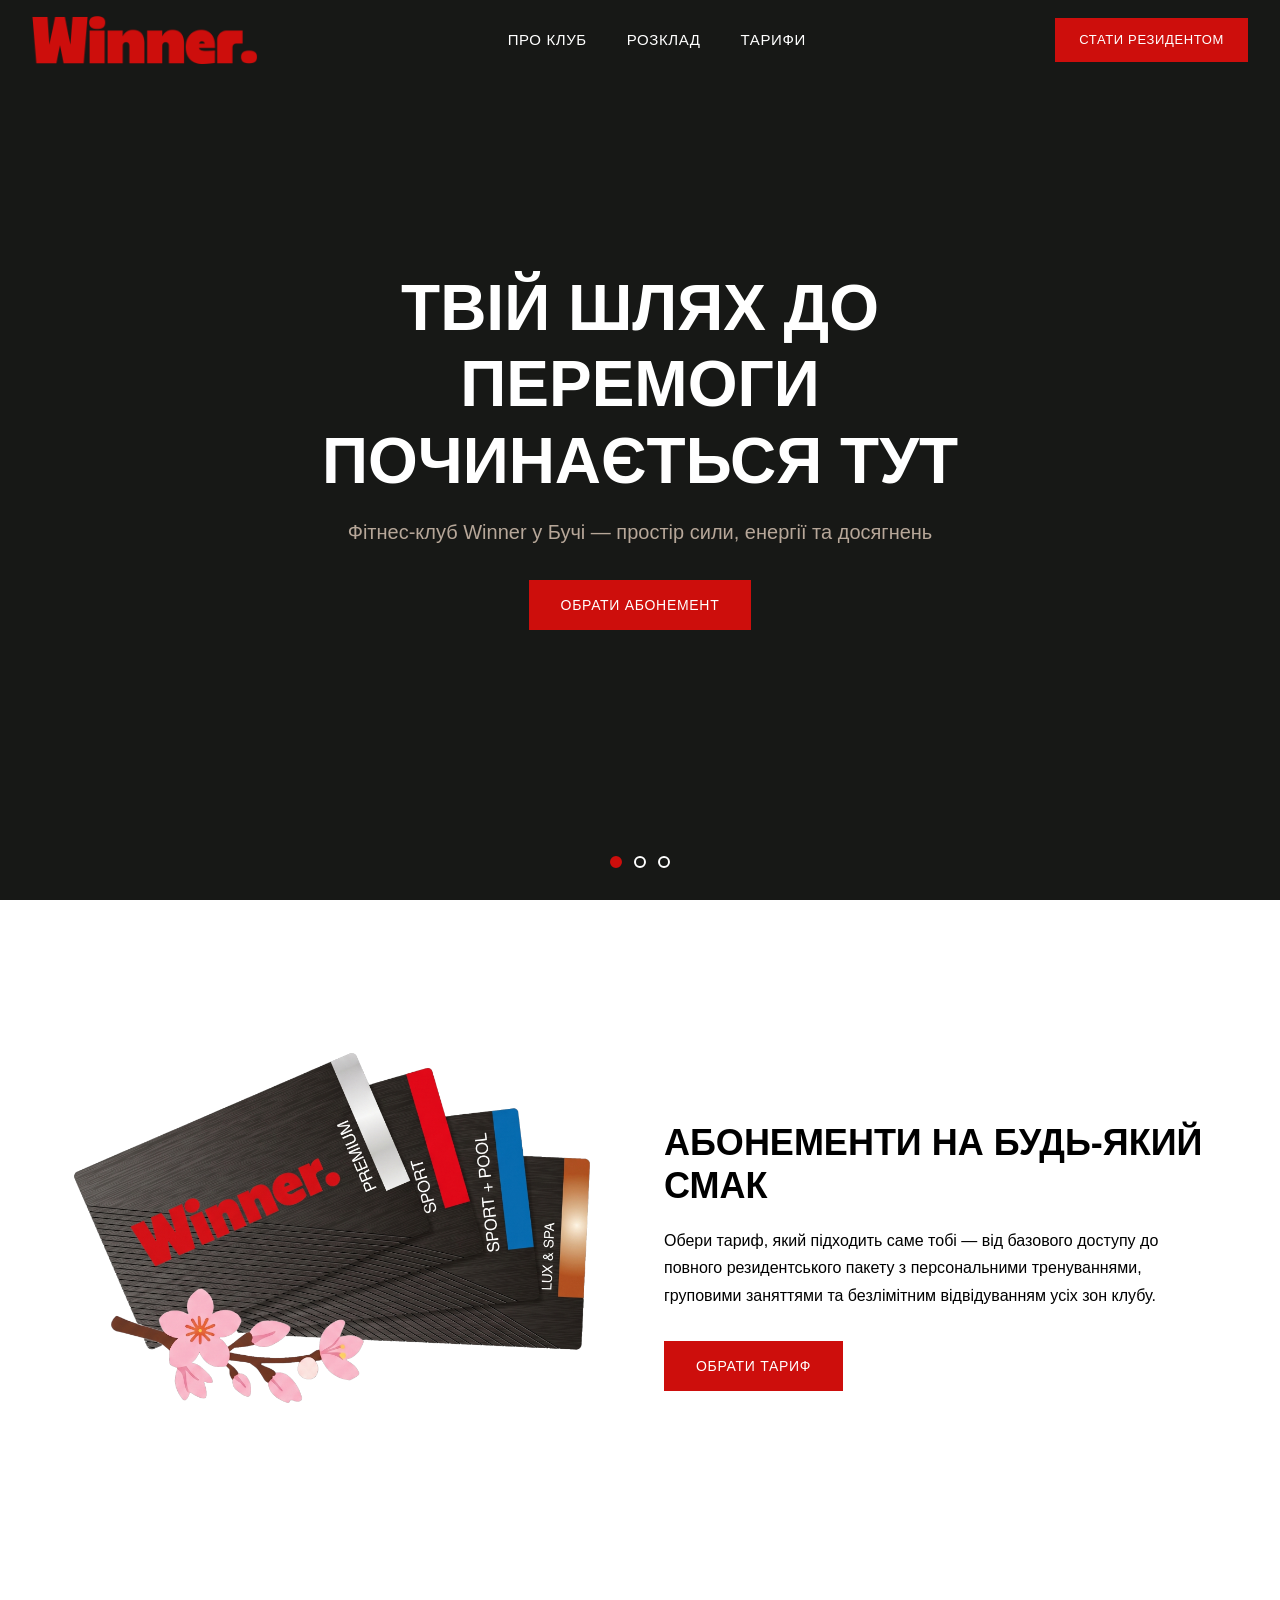
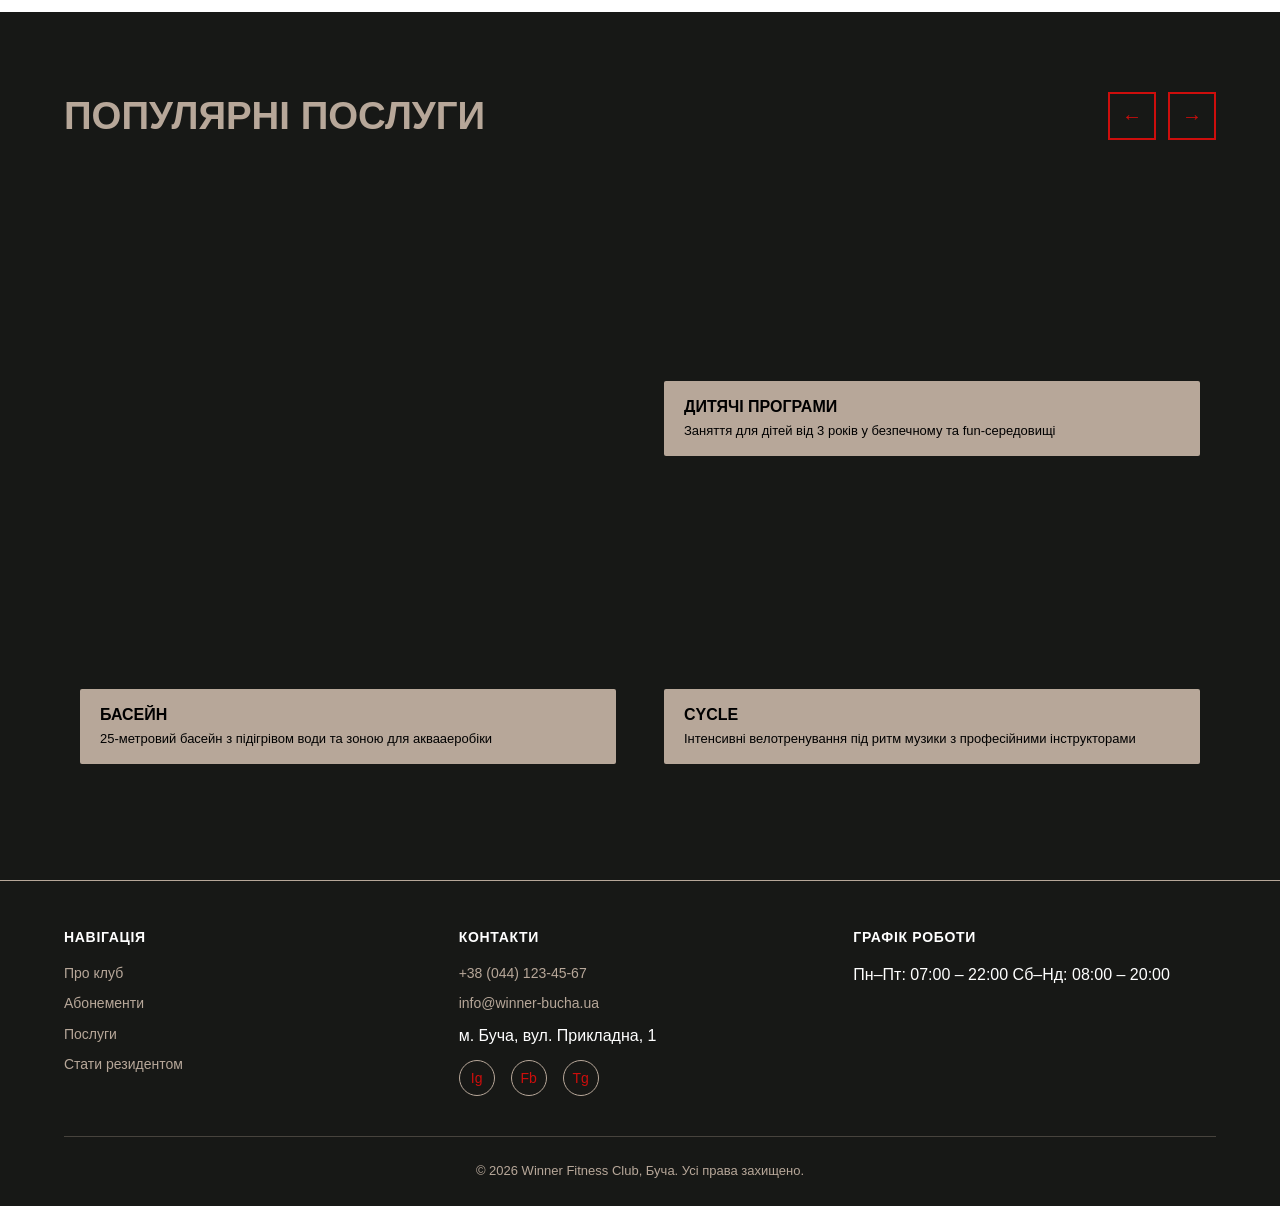
==== index.html @ a9c7cfc3 "Add files via upload" ====
<!DOCTYPE html>
<html lang="uk">
<head>
  <meta charset="UTF-8">
  <meta name="viewport" content="width=device-width, initial-scale=1.0">
  <title>Winner — Фітнес-клуб Буча</title>
  <link rel="stylesheet" href="./style.css">
</head>
<body>

  <!-- HEADER -->
  <header class="header">
    <div class="header__inner">
      <a href="./index.html" class="header__logo">
        <img data-img="./logowin" alt="Winner">
      </a>

      <div class="burger-menu">
        <span></span>
        <span></span>
        <span></span>
      </div>

      <nav class="header__nav">
        <a href="./about.html">ПРО КЛУБ</a>
        <a href="./schedule.html">РОЗКЛАД</a>
        <a href="./pricing.html">ТАРИФИ</a>
        <a href="./pricing.html" class="btn btn--red header__nav-cta">СТАТИ РЕЗИДЕНТОМ</a>
      </nav>

      <div class="header__cta">
        <a href="./pricing.html" class="btn btn--red">СТАТИ РЕЗИДЕНТОМ</a>
      </div>
    </div>
  </header>

  <main>

    <!-- MAIN SLIDER -->
    <section class="hero-slider">
      <div class="hero-slider__track">
        <div class="hero-slider__slide hero-slider__slide--1 active" data-bg="./slidermain/slider1">
          <div class="hero-slider__overlay">
            <h1 class="hero-slider__title">Твій шлях до перемоги починається тут</h1>
            <p class="hero-slider__subtitle">Фітнес-клуб Winner у Бучі — простір сили, енергії та досягнень</p>
            <a href="#subscriptions" class="btn btn--red">ОБРАТИ АБОНЕМЕНТ</a>
          </div>
        </div>
        <div class="hero-slider__slide hero-slider__slide--2" data-bg="./slidermain/slider2">
          <div class="hero-slider__overlay">
            <h1 class="hero-slider__title">Сучасне обладнання та професійні тренери</h1>
            <p class="hero-slider__subtitle">Групові заняття, персональні тренування та зони для будь-якого рівня підготовки</p>
            <a href="#services" class="btn btn--red">ДІЗНАТИСЬ БІЛЬШЕ</a>
          </div>
        </div>
        <div class="hero-slider__slide hero-slider__slide--3" data-bg="./slidermain/slider3">
          <div class="hero-slider__overlay">
            <h1 class="hero-slider__title">Приєднуйся до спільноти переможців</h1>
            <p class="hero-slider__subtitle">Стань резидентом Winner і отримай доступ до ексклюзивних програм та знижок</p>
            <a href="#resident" class="btn btn--red">СТАТИ РЕЗИДЕНТОМ</a>
          </div>
        </div>
      </div>
      <div class="hero-slider__dots"></div>
    </section>

    <!-- SUBSCRIPTIONS -->
    <section class="section subscriptions" id="subscriptions">
      <div class="container">
        <div class="subscriptions__inner">
          <div class="subscriptions__image">
            <img data-img="./abon" alt="Абонементи Winner">
          </div>
          <div class="subscriptions__content">
            <h2>Абонементи на будь-який смак</h2>
            <p>
              Обери тариф, який підходить саме тобі — від базового доступу до повного
              резидентського пакету з персональними тренуваннями, груповими заняттями
              та безлімітним відвідуванням усіх зон клубу.
            </p>
            <a href="#subscriptions" class="btn btn--red">ОБРАТИ ТАРИФ</a>
          </div>
        </div>
      </div>
    </section>

    <!-- POPULAR SERVICES -->
    <section class="section services" id="services">
      <div class="container">
        <div class="services__header">
          <h2 class="section__title">Популярні послуги</h2>
          <div class="services__controls">
            <button class="services__arrow services__arrow--prev" aria-label="Попередній слайд">&#8592;</button>
            <button class="services__arrow services__arrow--next" aria-label="Наступний слайд">&#8594;</button>
          </div>
        </div>

        <div class="services__slider">
          <div class="services__track">

            <!-- Slide 1 -->
            <div class="services__slide">
              <div class="services__grid">
                <div class="services__card services__card--large services__card--bas" data-bg="./posl/bas_posl">
                  <div class="services__card-label">
                    <h3>Басейн</h3>
                    <p>25-метровий басейн з підігрівом води та зоною для аквааеробіки</p>
                  </div>
                </div>
                <div class="services__card services__card--kids" data-bg="./posl/kids_posl">
                  <div class="services__card-label">
                    <h3>Дитячі програми</h3>
                    <p>Заняття для дітей від 3 років у безпечному та fun-середовищі</p>
                  </div>
                </div>
                <div class="services__card services__card--cycle" data-bg="./posl/cycle_posl">
                  <div class="services__card-label">
                    <h3>Cycle</h3>
                    <p>Інтенсивні велотренування під ритм музики з професійними інструкторами</p>
                  </div>
                </div>
              </div>
            </div>

            <!-- Slide 2 -->
            <div class="services__slide">
              <div class="services__grid">
                <div class="services__card services__card--large services__card--lazn" data-bg="./posl/lazn_posl2">
                  <div class="services__card-label">
                    <h3>Лазня та сауна</h3>
                    <p>Фінська сауна, хамам та зона відпочинку для відновлення після тренувань</p>
                  </div>
                </div>
                <div class="services__card services__card--kidsbas" data-bg="./posl/kidsbas_posl2">
                  <div class="services__card-label">
                    <h3>Дитячий басейн</h3>
                    <p>Окрема зона з мілководним басейном та заняттями для наймолодших</p>
                  </div>
                </div>
                <div class="services__card services__card--streetfit" data-bg="./posl/streetfit_posl2">
                  <div class="services__card-label">
                    <h3>Street Fit</h3>
                    <p>Функціональні тренування на вулиці — сила, витривалість та рух</p>
                  </div>
                </div>
              </div>
            </div>

          </div>
        </div>
      </div>
    </section>

  </main>

  <!-- FOOTER -->
  <footer class="footer" id="contacts">
    <div class="container">
      <div class="footer__grid">
        <div class="footer__block">
          <h4 class="footer__title">Навігація</h4>
          <nav class="footer__nav">
            <a href="#about">Про клуб</a>
            <a href="#subscriptions">Абонементи</a>
            <a href="#services">Послуги</a>
            <a href="#resident">Стати резидентом</a>
          </nav>
        </div>

        <div class="footer__block">
          <h4 class="footer__title">Контакти</h4>
          <div class="footer__contacts">
            <a href="tel:+380441234567">+38 (044) 123-45-67</a>
            <a href="mailto:info@winner-bucha.ua">info@winner-bucha.ua</a>
            <span>м. Буча, вул. Прикладна, 1</span>
          </div>
          <div class="footer__social">
            <a href="#" aria-label="Instagram">Ig</a>
            <a href="#" aria-label="Facebook">Fb</a>
            <a href="#" aria-label="Telegram">Tg</a>
          </div>
        </div>

        <div class="footer__block">
          <h4 class="footer__title">Графік роботи</h4>
          <div class="footer__contacts">
            <span>Пн–Пт: 07:00 – 22:00</span>
            <span>Сб–Нд: 08:00 – 20:00</span>
          </div>
        </div>
      </div>

      <div class="footer__copyright">
        &copy; 2026 Winner Fitness Club, Буча. Усі права захищено.
      </div>
    </div>
  </footer>

  <script src="./script.js"></script>
</body>
</html>
---- style.css ----
@font-face {
  font-family: 'Winner Bold';
  src: url('./fonts/winner-bold.ttf') format('truetype');
  font-weight: 700;
  font-style: normal;
  font-display: swap;
}

:root {
  --bg-dark: #171816;
  --main-red: #CD0E0C;
  --accent-beige: #B7A799;
  --text-black: #000000;
  --text-white: #FFFFFF;
}

*,
*::before,
*::after {
  box-sizing: border-box;
  margin: 0;
  padding: 0;
}

html {
  scroll-behavior: smooth;
}

body {
  font-family: sans-serif;
  background-color: var(--bg-dark);
  color: var(--text-white);
  line-height: 1.6;
  overflow-x: hidden;
}

img {
  max-width: 100%;
  height: auto;
  display: block;
}

a {
  text-decoration: none;
  color: inherit;
  transition: color 0.3s ease;
}

ul {
  list-style: none;
}

h1, h2, h3, h4, h5, h6 {
  font-family: 'Winner Bold', sans-serif;
  text-transform: uppercase;
  font-weight: 700;
  line-height: 1.2;
}

.container {
  width: 100%;
  max-width: 1200px;
  margin: 0 auto;
  padding: 0 24px;
}

/* ===== BUTTONS ===== */
.btn {
  display: inline-block;
  padding: 14px 32px;
  font-family: 'Winner Bold', sans-serif;
  font-size: 0.875rem;
  text-transform: uppercase;
  letter-spacing: 0.05em;
  border: none;
  cursor: pointer;
  transition: background-color 0.3s ease, transform 0.2s ease;
}

.btn--red {
  background-color: var(--main-red);
  color: var(--text-white);
}

.btn--red:hover {
  background-color: #a80b0a;
  transform: translateY(-2px);
}

/* ===== HEADER ===== */
.header {
  position: fixed;
  top: 0;
  left: 0;
  width: 100%;
  z-index: 100;
  background-color: var(--bg-dark);
  padding: 16px 0;
}

.header__inner {
  display: flex;
  align-items: center;
  justify-content: space-between;
  max-width: 1400px;
  margin: 0 auto;
  padding: 0 32px;
}

.header__logo img {
  height: 48px;
  width: auto;
}

.header__nav {
  display: flex;
  gap: 40px;
}

.header__nav a {
  color: var(--text-white);
  font-size: 0.9375rem;
  text-transform: uppercase;
  letter-spacing: 0.04em;
}

.header__nav a:hover {
  color: var(--main-red);
}

.header__cta .btn {
  padding: 12px 24px;
  font-size: 0.8125rem;
}

.header__nav-cta {
  display: none;
}

/* ===== BURGER MENU ===== */
.burger-menu {
  display: none;
  width: 30px;
  height: 22px;
  flex-direction: column;
  justify-content: space-between;
  cursor: pointer;
  z-index: 101;
  position: relative;
}

.burger-menu span {
  display: block;
  width: 100%;
  height: 2px;
  background-color: var(--text-white);
  transition: all 0.3s ease;
  transform-origin: center;
}

.burger-menu.toggle span:nth-child(1) {
  transform: translateY(10px) rotate(45deg);
}

.burger-menu.toggle span:nth-child(2) {
  opacity: 0;
  transform: scaleX(0);
}

.burger-menu.toggle span:nth-child(3) {
  transform: translateY(-10px) rotate(-45deg);
}

/* ===== FOOTER ===== */
.footer {
  background-color: var(--bg-dark);
  border-top: 1px solid var(--accent-beige);
  padding: 48px 0 24px;
}

.footer__grid {
  display: grid;
  grid-template-columns: repeat(3, 1fr);
  gap: 32px;
  margin-bottom: 40px;
}

.footer__title {
  font-family: 'Winner Bold', sans-serif;
  font-size: 0.875rem;
  text-transform: uppercase;
  color: var(--text-white);
  margin-bottom: 16px;
  letter-spacing: 0.05em;
}

.footer__nav a,
.footer__contacts a {
  color: var(--accent-beige);
  font-size: 0.875rem;
  display: block;
  margin-bottom: 8px;
}

.footer__nav a:hover,
.footer__contacts a:hover {
  color: var(--main-red);
}

.footer__social {
  display: flex;
  gap: 16px;
  margin-top: 12px;
}

.footer__social a {
  width: 36px;
  height: 36px;
  display: flex;
  align-items: center;
  justify-content: center;
  border: 1px solid var(--accent-beige);
  border-radius: 50%;
  color: var(--main-red);
  font-size: 0.875rem;
  transition: background-color 0.3s ease, border-color 0.3s ease;
}

.footer__social a:hover {
  background-color: var(--main-red);
  border-color: var(--main-red);
  color: var(--text-white);
}

.footer__copyright {
  text-align: center;
  padding-top: 24px;
  border-top: 1px solid rgba(183, 167, 153, 0.3);
  color: var(--accent-beige);
  font-size: 0.8125rem;
}

/* ===== MAIN SLIDER ===== */
.hero-slider {
  position: relative;
  height: 100vh;
  overflow: hidden;
}

.hero-slider__track {
  position: relative;
  height: 100%;
}

.hero-slider__slide {
  position: absolute;
  inset: 0;
  width: 100%;
  height: 100vh;
  opacity: 0;
  visibility: hidden;
  z-index: 1;
  transition: all 0.8s ease-in-out;
  background-size: cover;
  background-position: center;
  background-repeat: no-repeat;
}

.hero-slider__slide.active {
  opacity: 1;
  visibility: visible;
  z-index: 2;
}

.hero-slider__overlay {
  position: absolute;
  inset: 0;
  z-index: 2;
  background: linear-gradient(
    to bottom,
    rgba(23, 24, 22, 0.4) 0%,
    rgba(23, 24, 22, 0.7) 100%
  );
  display: flex;
  flex-direction: column;
  align-items: center;
  justify-content: center;
  text-align: center;
  padding: 0 24px;
}

.hero-slider__title {
  font-size: clamp(2rem, 5vw, 4rem);
  color: var(--text-white);
  margin-bottom: 16px;
  max-width: 800px;
}

.hero-slider__subtitle {
  font-size: clamp(1rem, 2vw, 1.25rem);
  color: var(--accent-beige);
  margin-bottom: 32px;
  max-width: 600px;
}

.hero-slider__dots {
  position: absolute;
  bottom: 32px;
  left: 50%;
  transform: translateX(-50%);
  display: flex;
  gap: 12px;
  z-index: 10;
}

.hero-slider__dot {
  width: 12px;
  height: 12px;
  border-radius: 50%;
  border: 2px solid var(--text-white);
  background: transparent;
  cursor: pointer;
  transition: background-color 0.3s ease;
}

.hero-slider__dot--active {
  background-color: var(--main-red);
  border-color: var(--main-red);
}

/* ===== SECTION COMMON ===== */
.section {
  padding: 80px 0;
}

.section__title {
  font-size: clamp(1.75rem, 3vw, 2.5rem);
  color: var(--accent-beige);
  text-align: center;
  margin-bottom: 48px;
}

/* ===== SUBSCRIPTIONS ===== */
.subscriptions {
  background-color: #FFFFFF;
}

.subscriptions__inner {
  display: flex;
  align-items: center;
  gap: 48px;
}

.subscriptions__image {
  flex: 1;
}

.subscriptions__image img {
  width: 100%;
  border-radius: 4px;
}

.subscriptions__content {
  flex: 1;
}

.subscriptions__content h2 {
  font-size: clamp(1.5rem, 3vw, 2.25rem);
  color: var(--text-black);
  margin-bottom: 20px;
}

.subscriptions__content p {
  color: var(--text-black);
  font-size: 1rem;
  margin-bottom: 32px;
  line-height: 1.7;
}

/* ===== SERVICES SLIDER ===== */
.services {
  background-color: var(--bg-dark);
  padding-bottom: 100px;
}

.services__header {
  display: flex;
  align-items: center;
  justify-content: space-between;
  margin-bottom: 40px;
}

.services__header .section__title {
  margin-bottom: 0;
  text-align: left;
}

.services__controls {
  display: flex;
  gap: 12px;
}

.services__arrow {
  width: 48px;
  height: 48px;
  border: 2px solid var(--main-red);
  background: transparent;
  color: var(--main-red);
  font-size: 1.25rem;
  cursor: pointer;
  display: flex;
  align-items: center;
  justify-content: center;
  transition: background-color 0.3s ease, color 0.3s ease;
}

.services__arrow:hover {
  background-color: var(--main-red);
  color: var(--text-white);
}

.services__slider {
  overflow: hidden;
}

.services__track {
  display: flex;
  transition: transform 0.6s ease-in-out;
}

.services__slide {
  min-width: 100%;
}

.services__grid {
  display: grid;
  grid-template-columns: 1fr 1fr;
  grid-template-rows: 1fr 1fr;
  gap: 16px;
}

.services__card {
  position: relative;
  overflow: hidden;
  border-radius: 12px;
  background-size: cover;
  background-position: center;
  background-repeat: no-repeat;
  min-height: 290px;
}

.services__card--large {
  grid-row: span 2;
  min-height: 600px;
}

.services__card-label {
  position: absolute;
  bottom: 16px;
  left: 16px;
  right: 16px;
  background-color: var(--accent-beige);
  padding: 16px 20px;
  border-radius: 2px;
}

.services__card-label h3 {
  font-size: 1rem;
  color: var(--text-black);
  margin-bottom: 4px;
}

.services__card-label p {
  font-size: 0.8125rem;
  color: var(--text-black);
  line-height: 1.5;
}

/* ===== RESPONSIVE ===== */
@media (max-width: 992px) {
  .footer__grid {
    grid-template-columns: 1fr;
    text-align: center;
  }

  .footer__social {
    justify-content: center;
  }

  .subscriptions__inner {
    flex-direction: column;
  }

  .services__grid {
    height: auto;
    grid-template-columns: 1fr;
    grid-template-rows: auto;
  }

  .services__card--large {
    grid-row: span 1;
  }

  .services__card {
    min-height: 290px;
  }

  .services__card--large {
    min-height: 600px;
  }
}

@media (max-width: 576px) {
  .header__inner {
    padding: 0 16px;
  }

  .header__logo img {
    height: 36px;
  }
}

/* ===== ABOUT PAGE ===== */
.about-hero {
  position: relative;
  width: 100%;
  height: 100vh;
  background-size: cover;
  background-position: center;
  background-repeat: no-repeat;
}

.about-hero__overlay {
  position: absolute;
  inset: 0;
  display: flex;
  flex-direction: column;
  align-items: center;
  justify-content: center;
  background: linear-gradient(
    to bottom,
    rgba(23, 24, 22, 0.45) 0%,
    rgba(23, 24, 22, 0.75) 100%
  );
  padding: 0 24px;
  text-align: center;
}

.about-hero__title {
  font-size: clamp(2rem, 5vw, 3.5rem);
  color: var(--text-white);
  max-width: 900px;
  letter-spacing: 0.04em;
  margin-bottom: 20px;
}

.about-hero__subtitle {
  font-size: clamp(1rem, 2vw, 1.25rem);
  color: var(--accent-beige);
  max-width: 600px;
  margin-bottom: 32px;
  line-height: 1.6;
}

.about-hero__cta {
  margin-top: 8px;
}

.zones-gallery {
  background-color: var(--bg-dark);
}

.zones-gallery__inner {
  max-width: 1200px;
  margin: 0 auto;
  padding: 60px 20px;
}

.zone-row {
  display: grid;
  grid-template-columns: 1fr 1fr;
  gap: 40px;
  margin-bottom: 80px;
}

.zone-row:last-child {
  margin-bottom: 0;
}

.zone-row--reverse .zone-row__text {
  order: 2;
}

.zone-row--reverse .zone-row__image {
  order: 1;
}

.zone-row__text {
  display: flex;
  flex-direction: column;
  justify-content: center;
  background-color: var(--text-white);
  border-radius: 20px;
  padding: 40px;
}

.zone-row__text h2 {
  font-size: clamp(1.25rem, 2.5vw, 1.75rem);
  color: var(--main-red);
  margin-bottom: 20px;
}

.zone-row__text p {
  font-size: 0.9375rem;
  color: var(--text-black);
  line-height: 1.75;
}

.zone-row__image {
  overflow: hidden;
  border-radius: 20px;
}

.zone-row__image img {
  width: 100%;
  height: 400px;
  object-fit: cover;
  border-radius: 20px;
  max-width: none;
}

@media (max-width: 768px) {
  .burger-menu {
    display: flex;
  }

  .header__cta {
    display: none;
  }

  .header__nav-cta {
    display: inline-block;
    margin-top: 32px;
  }

  .header__nav {
    position: fixed;
    top: 0;
    right: 0;
    width: 100vw;
    height: 100vh;
    flex-direction: column;
    align-items: center;
    justify-content: center;
    gap: 0;
    background-color: var(--bg-dark);
    z-index: 100;
    transform: translateX(100%);
    opacity: 0;
    visibility: hidden;
    transition: all 0.4s ease;
  }

  .header__nav.nav-active {
    transform: translateX(0);
    opacity: 1;
    visibility: visible;
  }

  .header__nav > a:not(.btn) {
    font-size: 24px;
    padding: 16px 0;
    letter-spacing: 0.06em;
  }

  .header__nav > a:not(.btn):hover {
    color: var(--main-red);
  }

  .zones-gallery__inner {
    padding: 40px 16px;
  }

  .zone-row,
  .zone-row--reverse {
    grid-template-columns: 1fr;
    gap: 24px;
    margin-bottom: 48px;
  }

  .zone-row .zone-row__image,
  .zone-row--reverse .zone-row__image {
    order: 1;
  }

  .zone-row .zone-row__text,
  .zone-row--reverse .zone-row__text {
    order: 2;
  }

  .zone-row__text {
    padding: 32px 24px;
  }

  .zone-row__image img {
    height: 280px;
  }
}
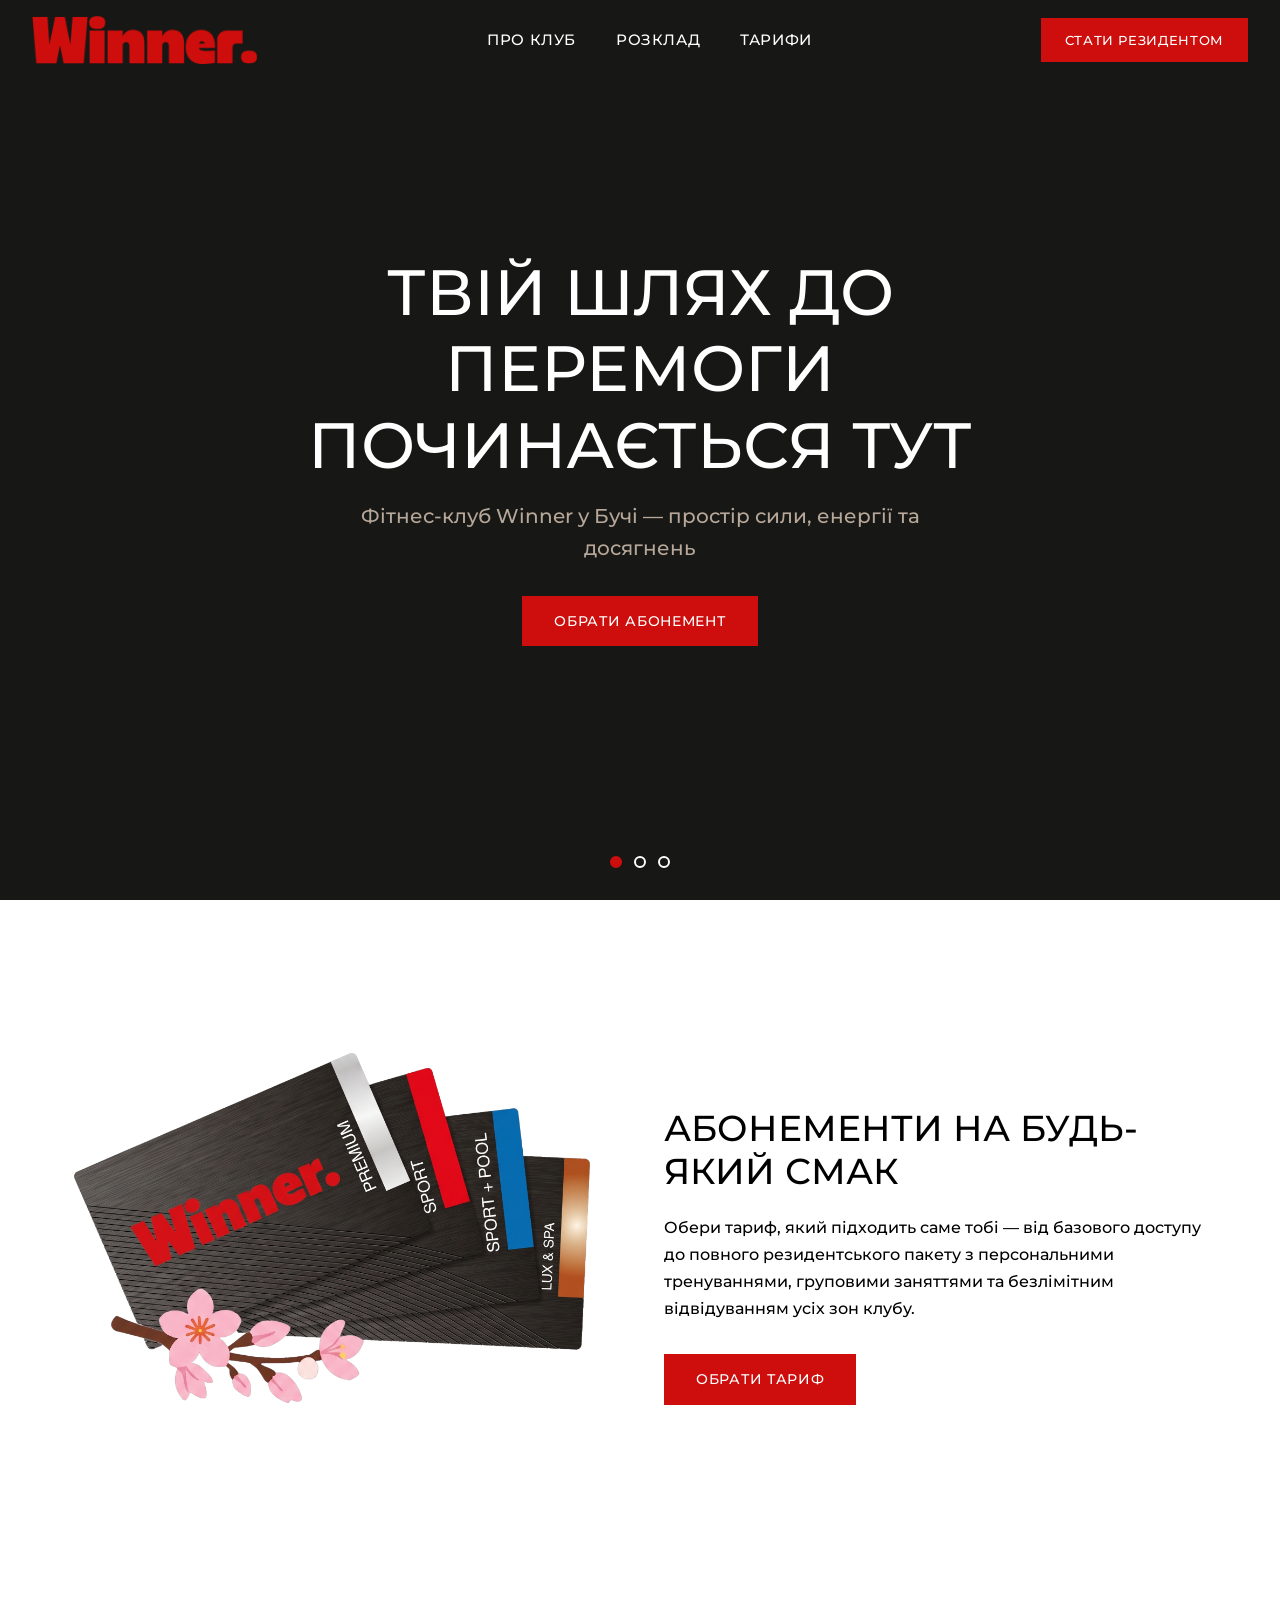
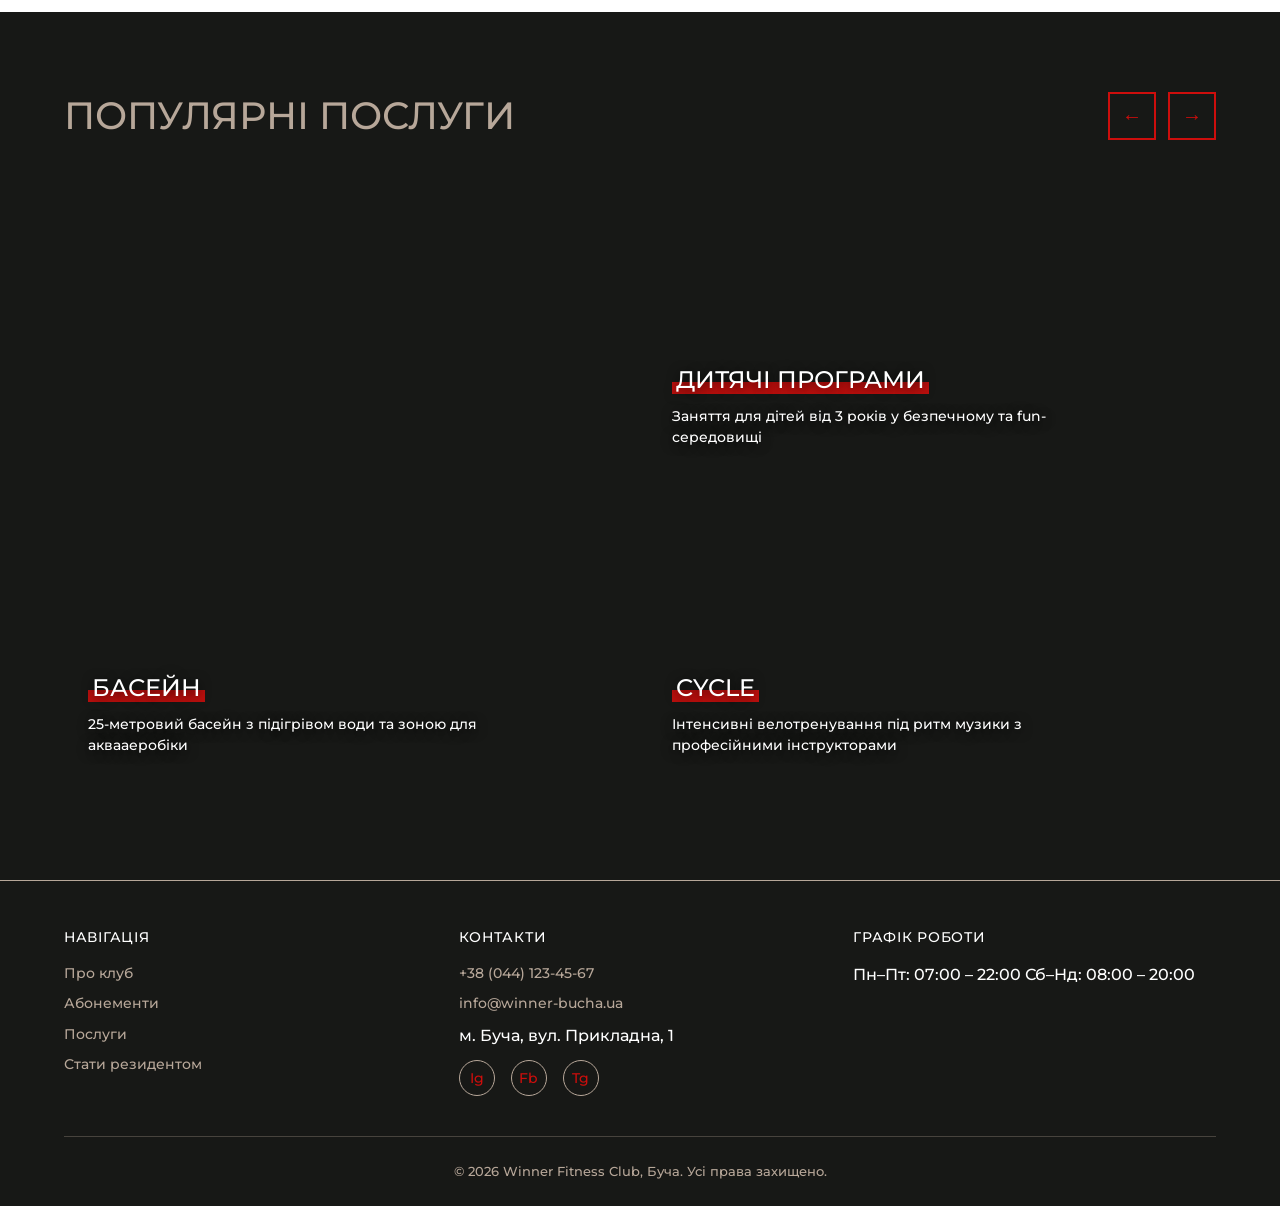
==== commit 8fcf67ac: "update" ====
--- a/index.html
+++ b/index.html
@@ -4,15 +4,26 @@
   <meta charset="UTF-8">
   <meta name="viewport" content="width=device-width, initial-scale=1.0">
   <title>Winner — Фітнес-клуб Буча</title>
-  <link rel="stylesheet" href="./style.css">
+  <script>
+    (function () {
+      var p = location.pathname;
+      if (/\.html?$/i.test(p)) p = p.substring(0, p.lastIndexOf('/') + 1);
+      else if (p.charAt(p.length - 1) !== '/') p += '/';
+      var base = document.createElement('base');
+      base.href = p;
+      document.head.appendChild(base);
+    })();
+  </script>
+  <link href="https://fonts.googleapis.com/css2?family=Montserrat:wght@500&display=swap" rel="stylesheet">
+  <link rel="stylesheet" href="style.css">
 </head>
 <body>
 
   <!-- HEADER -->
   <header class="header">
     <div class="header__inner">
-      <a href="./index.html" class="header__logo">
-        <img data-img="./logowin" alt="Winner">
+      <a href="index.html" class="header__logo">
+        <img data-img="logowin" alt="Winner">
       </a>
 
       <div class="burger-menu">
@@ -22,14 +33,14 @@
       </div>
 
       <nav class="header__nav">
-        <a href="./about.html">ПРО КЛУБ</a>
-        <a href="./schedule.html">РОЗКЛАД</a>
-        <a href="./pricing.html">ТАРИФИ</a>
-        <a href="./pricing.html" class="btn btn--red header__nav-cta">СТАТИ РЕЗИДЕНТОМ</a>
+        <a href="about.html">ПРО КЛУБ</a>
+        <a href="schedule.html">РОЗКЛАД</a>
+        <a href="pricing.html">ТАРИФИ</a>
+        <a href="pricing.html" class="btn btn--red header__nav-cta">СТАТИ РЕЗИДЕНТОМ</a>
       </nav>
 
       <div class="header__cta">
-        <a href="./pricing.html" class="btn btn--red">СТАТИ РЕЗИДЕНТОМ</a>
+        <a href="pricing.html" class="btn btn--red">СТАТИ РЕЗИДЕНТОМ</a>
       </div>
     </div>
   </header>
@@ -39,21 +50,21 @@
     <!-- MAIN SLIDER -->
     <section class="hero-slider">
       <div class="hero-slider__track">
-        <div class="hero-slider__slide hero-slider__slide--1 active" data-bg="./slidermain/slider1">
+        <div class="hero-slider__slide hero-slider__slide--1 active" data-bg="slidermain/slider1">
           <div class="hero-slider__overlay">
             <h1 class="hero-slider__title">Твій шлях до перемоги починається тут</h1>
             <p class="hero-slider__subtitle">Фітнес-клуб Winner у Бучі — простір сили, енергії та досягнень</p>
             <a href="#subscriptions" class="btn btn--red">ОБРАТИ АБОНЕМЕНТ</a>
           </div>
         </div>
-        <div class="hero-slider__slide hero-slider__slide--2" data-bg="./slidermain/slider2">
+        <div class="hero-slider__slide hero-slider__slide--2" data-bg="slidermain/slider2">
           <div class="hero-slider__overlay">
             <h1 class="hero-slider__title">Сучасне обладнання та професійні тренери</h1>
             <p class="hero-slider__subtitle">Групові заняття, персональні тренування та зони для будь-якого рівня підготовки</p>
             <a href="#services" class="btn btn--red">ДІЗНАТИСЬ БІЛЬШЕ</a>
           </div>
         </div>
-        <div class="hero-slider__slide hero-slider__slide--3" data-bg="./slidermain/slider3">
+        <div class="hero-slider__slide hero-slider__slide--3" data-bg="slidermain/slider3">
           <div class="hero-slider__overlay">
             <h1 class="hero-slider__title">Приєднуйся до спільноти переможців</h1>
             <p class="hero-slider__subtitle">Стань резидентом Winner і отримай доступ до ексклюзивних програм та знижок</p>
@@ -69,7 +80,7 @@
       <div class="container">
         <div class="subscriptions__inner">
           <div class="subscriptions__image">
-            <img data-img="./abon" alt="Абонементи Winner">
+            <img data-img="abon" alt="Абонементи Winner">
           </div>
           <div class="subscriptions__content">
             <h2>Абонементи на будь-який смак</h2>
@@ -101,19 +112,19 @@
             <!-- Slide 1 -->
             <div class="services__slide">
               <div class="services__grid">
-                <div class="services__card services__card--large services__card--bas" data-bg="./posl/bas_posl">
+                <div class="services__card services__card--large services__card--bas" data-bg="posl/bas_posl">
                   <div class="services__card-label">
                     <h3>Басейн</h3>
                     <p>25-метровий басейн з підігрівом води та зоною для аквааеробіки</p>
                   </div>
                 </div>
-                <div class="services__card services__card--kids" data-bg="./posl/kids_posl">
+                <div class="services__card services__card--kids" data-bg="posl/kids_posl">
                   <div class="services__card-label">
                     <h3>Дитячі програми</h3>
                     <p>Заняття для дітей від 3 років у безпечному та fun-середовищі</p>
                   </div>
                 </div>
-                <div class="services__card services__card--cycle" data-bg="./posl/cycle_posl">
+                <div class="services__card services__card--cycle" data-bg="posl/cycle_posl">
                   <div class="services__card-label">
                     <h3>Cycle</h3>
                     <p>Інтенсивні велотренування під ритм музики з професійними інструкторами</p>
@@ -125,19 +136,19 @@
             <!-- Slide 2 -->
             <div class="services__slide">
               <div class="services__grid">
-                <div class="services__card services__card--large services__card--lazn" data-bg="./posl/lazn_posl2">
+                <div class="services__card services__card--large services__card--lazn" data-bg="posl/lazn_posl2">
                   <div class="services__card-label">
                     <h3>Лазня та сауна</h3>
                     <p>Фінська сауна, хамам та зона відпочинку для відновлення після тренувань</p>
                   </div>
                 </div>
-                <div class="services__card services__card--kidsbas" data-bg="./posl/kidsbas_posl2">
+                <div class="services__card services__card--kidsbas" data-bg="posl/kidsbas_posl2">
                   <div class="services__card-label">
                     <h3>Дитячий басейн</h3>
                     <p>Окрема зона з мілководним басейном та заняттями для наймолодших</p>
                   </div>
                 </div>
-                <div class="services__card services__card--streetfit" data-bg="./posl/streetfit_posl2">
+                <div class="services__card services__card--streetfit" data-bg="posl/streetfit_posl2">
                   <div class="services__card-label">
                     <h3>Street Fit</h3>
                     <p>Функціональні тренування на вулиці — сила, витривалість та рух</p>
@@ -196,6 +207,6 @@
     </div>
   </footer>
 
-  <script src="./script.js"></script>
+  <script src="script.js"></script>
 </body>
 </html>
--- a/style.css
+++ b/style.css
@@ -1,11 +1,3 @@
-@font-face {
-  font-family: 'Winner Bold';
-  src: url('./fonts/winner-bold.ttf') format('truetype');
-  font-weight: 700;
-  font-style: normal;
-  font-display: swap;
-}
-
 :root {
   --bg-dark: #171816;
   --main-red: #CD0E0C;
@@ -27,7 +19,8 @@
 }
 
 body {
-  font-family: sans-serif;
+  font-family: 'Montserrat', sans-serif;
+  font-weight: 500;
   background-color: var(--bg-dark);
   color: var(--text-white);
   line-height: 1.6;
@@ -51,9 +44,9 @@
 }
 
 h1, h2, h3, h4, h5, h6 {
-  font-family: 'Winner Bold', sans-serif;
+  font-family: 'Montserrat', sans-serif;
   text-transform: uppercase;
-  font-weight: 700;
+  font-weight: 500;
   line-height: 1.2;
 }
 
@@ -68,7 +61,8 @@
 .btn {
   display: inline-block;
   padding: 14px 32px;
-  font-family: 'Winner Bold', sans-serif;
+  font-family: 'Montserrat', sans-serif;
+  font-weight: 500;
   font-size: 0.875rem;
   text-transform: uppercase;
   letter-spacing: 0.05em;
@@ -186,7 +180,8 @@
 }
 
 .footer__title {
-  font-family: 'Winner Bold', sans-serif;
+  font-family: 'Montserrat', sans-serif;
+  font-weight: 500;
   font-size: 0.875rem;
   text-transform: uppercase;
   color: var(--text-white);
@@ -456,23 +451,38 @@
 
 .services__card-label {
   position: absolute;
-  bottom: 16px;
-  left: 16px;
-  right: 16px;
-  background-color: var(--accent-beige);
-  padding: 16px 20px;
-  border-radius: 2px;
+  left: 24px;
+  right: 24px;
+  bottom: 24px;
+  padding: 0;
+  background-color: transparent;
+  border-radius: 0;
+  text-shadow: 0 2px 12px rgba(0, 0, 0, 0.85);
 }
 
 .services__card-label h3 {
-  font-size: 1rem;
-  color: var(--text-black);
-  margin-bottom: 4px;
+  display: inline;
+  font-size: clamp(1.1rem, 2vw, 1.5rem);
+  color: var(--text-white);
+  margin-bottom: 8px;
+  line-height: 1.35;
+  background: linear-gradient(
+    to top,
+    rgba(205, 14, 12, 0.9) 0%,
+    rgba(205, 14, 12, 0.9) 42%,
+    transparent 42%,
+    transparent 100%
+  );
+  box-decoration-break: clone;
+  -webkit-box-decoration-break: clone;
+  padding: 0 4px;
 }
 
 .services__card-label p {
-  font-size: 0.8125rem;
-  color: var(--text-black);
+  max-width: 420px;
+  margin-top: 10px;
+  font-size: 0.875rem;
+  color: var(--text-white);
   line-height: 1.5;
 }
 
@@ -706,3 +716,275 @@
     height: 280px;
   }
 }
+
+/* ===== SCHEDULE PAGE ===== */
+.page-schedule {
+  font-family: 'Montserrat', sans-serif;
+  font-weight: 500;
+  background-color: #000000;
+  color: #e5e5e5;
+}
+
+.page-schedule h1,
+.page-schedule h2,
+.page-schedule h3,
+.page-schedule h4 {
+  font-family: 'Montserrat', sans-serif;
+  font-weight: 500;
+  text-transform: none;
+}
+
+.schedule-main {
+  padding-top: 88px;
+}
+
+.schedule-container {
+  max-width: 1200px;
+  margin: 0 auto;
+  padding: 0 24px;
+}
+
+.schedule-hero {
+  padding: 64px 0 48px;
+  border-bottom: 1px solid rgba(183, 167, 153, 0.2);
+}
+
+.schedule-hero__label {
+  font-size: 0.8125rem;
+  letter-spacing: 0.2em;
+  text-transform: uppercase;
+  color: var(--main-red);
+  margin-bottom: 12px;
+}
+
+.schedule-hero__title {
+  font-size: clamp(2rem, 4vw, 3rem);
+  color: var(--text-white);
+  margin-bottom: 16px;
+  line-height: 1.15;
+}
+
+.schedule-hero__text {
+  font-size: 1rem;
+  color: #b0b0b0;
+  max-width: 640px;
+  line-height: 1.7;
+}
+
+.schedule-section {
+  padding: 56px 0 24px;
+}
+
+.schedule-section__title {
+  font-size: 1.5rem;
+  color: var(--text-white);
+  margin-bottom: 28px;
+}
+
+.daily-schedule {
+  padding: 48px 0 56px;
+  border-bottom: 1px solid rgba(255, 255, 255, 0.08);
+}
+
+.schedule-calendar {
+  margin-bottom: 36px;
+}
+
+.schedule-calendar__header {
+  display: flex;
+  align-items: flex-end;
+  justify-content: space-between;
+  gap: 24px;
+  margin-bottom: 20px;
+}
+
+.schedule-calendar__hint {
+  font-size: 0.8125rem;
+  color: #8e8e8e;
+}
+
+.schedule-date-strip {
+  display: flex;
+  gap: 10px;
+  overflow-x: auto;
+  padding: 4px 2px 12px;
+  -webkit-overflow-scrolling: touch;
+  scrollbar-width: thin;
+  scrollbar-color: var(--main-red) #121212;
+}
+
+.schedule-date-btn {
+  flex: 0 0 auto;
+  min-width: 82px;
+  padding: 14px 16px;
+  border: 1px solid rgba(255, 255, 255, 0.1);
+  border-radius: 16px;
+  background-color: #121212;
+  color: var(--text-white);
+  cursor: pointer;
+  transition: background-color 0.3s ease, border-color 0.3s ease, transform 0.3s ease;
+}
+
+.schedule-date-btn:hover {
+  border-color: rgba(205, 14, 12, 0.55);
+  transform: translateY(-2px);
+}
+
+.schedule-date-btn--active {
+  background-color: var(--main-red);
+  border-color: var(--main-red);
+}
+
+.schedule-date-btn__weekday,
+.schedule-date-btn__date {
+  display: block;
+  text-align: center;
+}
+
+.schedule-date-btn__weekday {
+  font-size: 0.75rem;
+  color: #bdbdbd;
+  text-transform: uppercase;
+  margin-bottom: 6px;
+}
+
+.schedule-date-btn--active .schedule-date-btn__weekday {
+  color: rgba(255, 255, 255, 0.8);
+}
+
+.schedule-date-btn__date {
+  font-size: 1rem;
+  color: var(--text-white);
+}
+
+.schedule-daily-header {
+  margin-bottom: 20px;
+}
+
+.schedule-month__badge {
+  display: inline-block;
+  font-size: 0.75rem;
+  letter-spacing: 0.15em;
+  text-transform: uppercase;
+  color: var(--main-red);
+  margin-bottom: 12px;
+}
+
+.schedule-month__title {
+  font-size: clamp(1.5rem, 3vw, 2.25rem);
+  color: var(--text-white);
+  margin-bottom: 8px;
+}
+
+.schedule-cards {
+  display: flex;
+  flex-direction: column;
+  gap: 14px;
+}
+
+.schedule-card {
+  display: flex;
+  align-items: center;
+  width: 100%;
+  min-height: 68px;
+  padding: 18px 20px;
+  background-color: #121212;
+  border: 1px solid rgba(255, 255, 255, 0.1);
+  border-radius: 18px;
+  color: var(--text-white);
+  transition: border-color 0.3s ease, transform 0.3s ease, background-color 0.3s ease;
+}
+
+.schedule-card:hover {
+  background-color: #171717;
+  border-color: rgba(205, 14, 12, 0.55);
+  transform: translateY(-2px);
+}
+
+.schedule-card__meta {
+  flex: 0 0 110px;
+  font-size: 14px;
+  color: #8e8e8e;
+  line-height: 1.4;
+}
+
+.schedule-card__title {
+  flex: 1;
+  font-size: 16px;
+  font-weight: 500;
+  color: var(--text-white);
+  line-height: 1.45;
+}
+
+.schedule-empty {
+  width: 100%;
+  padding: 20px;
+  border: 1px solid rgba(255, 255, 255, 0.1);
+  border-radius: 18px;
+  background-color: #121212;
+  color: #8e8e8e;
+  font-size: 16px;
+}
+
+.schedule-note {
+  padding: 40px 0 80px;
+}
+
+.schedule-note p {
+  font-size: 0.875rem;
+  color: #888888;
+  line-height: 1.7;
+  max-width: 720px;
+}
+
+.schedule-note__link {
+  color: var(--main-red);
+  text-decoration: underline;
+  text-underline-offset: 3px;
+}
+
+.schedule-note__link:hover {
+  color: var(--text-white);
+}
+
+@media (max-width: 768px) {
+  .schedule-hero {
+    padding: 40px 0 32px;
+  }
+
+  .daily-schedule {
+    padding: 36px 0 44px;
+  }
+
+  .schedule-container {
+    padding: 0 16px;
+  }
+
+  .schedule-calendar__header {
+    align-items: flex-start;
+    flex-direction: column;
+    gap: 8px;
+  }
+
+  .schedule-date-btn {
+    min-width: 76px;
+    padding: 12px 14px;
+  }
+
+  .schedule-card {
+    align-items: flex-start;
+    gap: 12px;
+    padding: 18px 16px;
+    border-radius: 16px;
+  }
+
+  .schedule-card__meta {
+    flex-basis: 92px;
+    font-size: 14px;
+  }
+
+  .schedule-card__title {
+    font-size: 16px;
+  }
+
+}
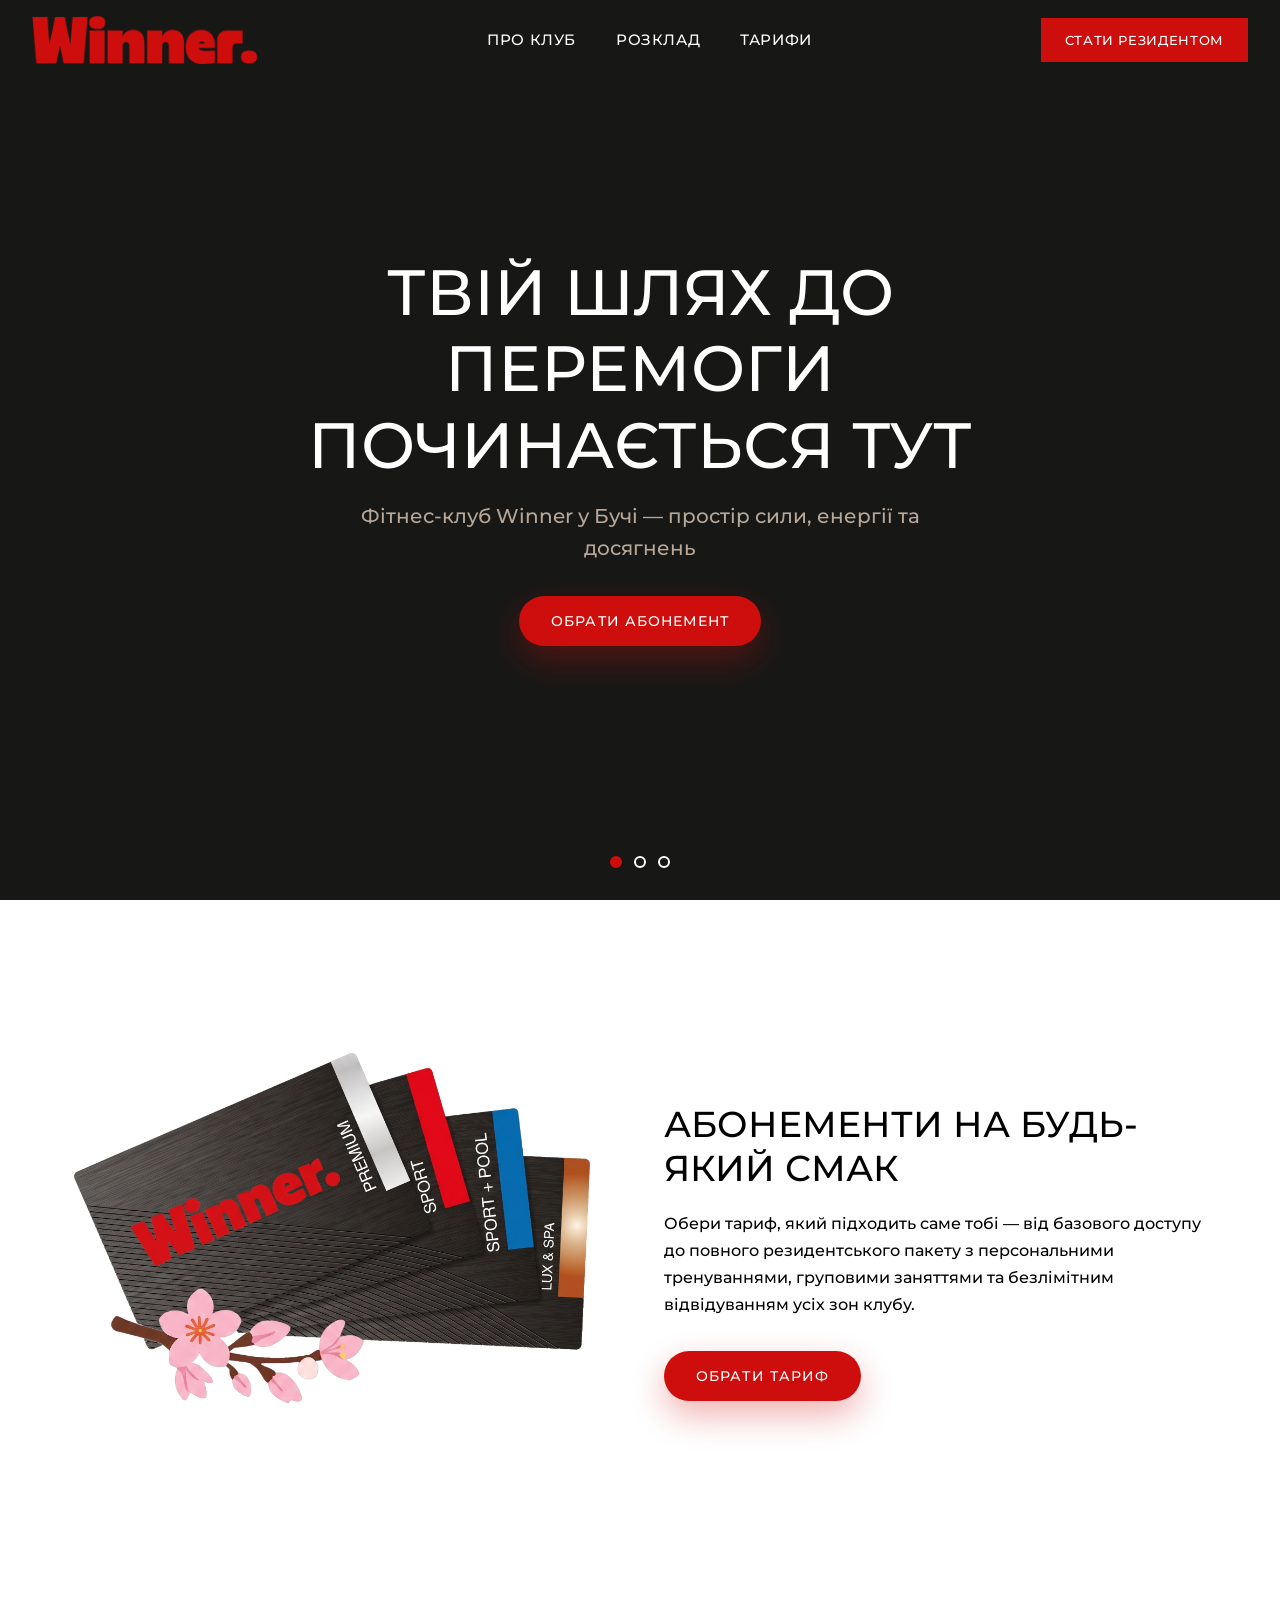
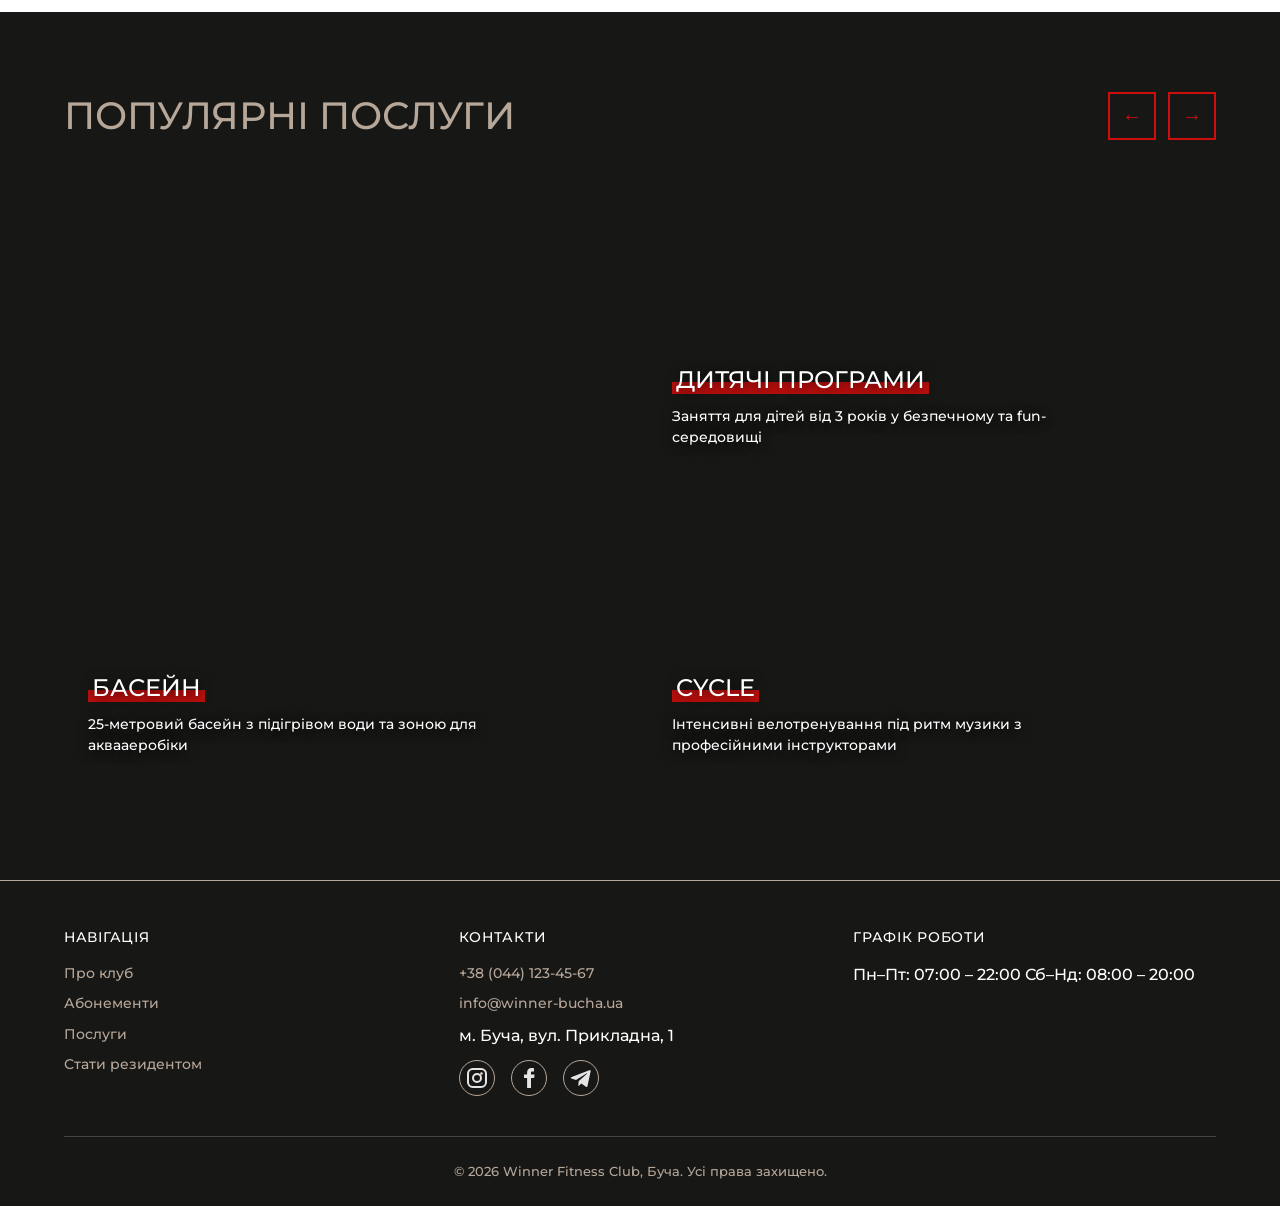
==== commit f306942e: "update" ====
--- a/index.html
+++ b/index.html
@@ -1,4 +1,4 @@
-<!DOCTYPE html>
+﻿<!DOCTYPE html>
 <html lang="uk">
 <head>
   <meta charset="UTF-8">
@@ -36,11 +36,11 @@
         <a href="about.html">ПРО КЛУБ</a>
         <a href="schedule.html">РОЗКЛАД</a>
         <a href="pricing.html">ТАРИФИ</a>
-        <a href="pricing.html" class="btn btn--red header__nav-cta">СТАТИ РЕЗИДЕНТОМ</a>
+        <a href="registration.html" class="btn btn--red header__nav-cta">СТАТИ РЕЗИДЕНТОМ</a>
       </nav>
 
       <div class="header__cta">
-        <a href="pricing.html" class="btn btn--red">СТАТИ РЕЗИДЕНТОМ</a>
+        <a href="registration.html" class="btn btn--red">СТАТИ РЕЗИДЕНТОМ</a>
       </div>
     </div>
   </header>
@@ -54,21 +54,21 @@
           <div class="hero-slider__overlay">
             <h1 class="hero-slider__title">Твій шлях до перемоги починається тут</h1>
             <p class="hero-slider__subtitle">Фітнес-клуб Winner у Бучі — простір сили, енергії та досягнень</p>
-            <a href="#subscriptions" class="btn btn--red">ОБРАТИ АБОНЕМЕНТ</a>
+            <a href="pricing.html" class="btn btn--red main-cta">ОБРАТИ АБОНЕМЕНТ</a>
           </div>
         </div>
         <div class="hero-slider__slide hero-slider__slide--2" data-bg="slidermain/slider2">
           <div class="hero-slider__overlay">
             <h1 class="hero-slider__title">Сучасне обладнання та професійні тренери</h1>
             <p class="hero-slider__subtitle">Групові заняття, персональні тренування та зони для будь-якого рівня підготовки</p>
-            <a href="#services" class="btn btn--red">ДІЗНАТИСЬ БІЛЬШЕ</a>
+            <a href="about.html" class="btn btn--red main-cta">ДІЗНАТИСЬ БІЛЬШЕ</a>
           </div>
         </div>
         <div class="hero-slider__slide hero-slider__slide--3" data-bg="slidermain/slider3">
           <div class="hero-slider__overlay">
             <h1 class="hero-slider__title">Приєднуйся до спільноти переможців</h1>
             <p class="hero-slider__subtitle">Стань резидентом Winner і отримай доступ до ексклюзивних програм та знижок</p>
-            <a href="#resident" class="btn btn--red">СТАТИ РЕЗИДЕНТОМ</a>
+            <a href="pricing.html" class="btn btn--red main-cta">СТАТИ РЕЗИДЕНТОМ</a>
           </div>
         </div>
       </div>
@@ -89,7 +89,7 @@
               резидентського пакету з персональними тренуваннями, груповими заняттями
               та безлімітним відвідуванням усіх зон клубу.
             </p>
-            <a href="#subscriptions" class="btn btn--red">ОБРАТИ ТАРИФ</a>
+            <a href="pricing.html" class="btn btn--red main-cta">ОБРАТИ ТАРИФ</a>
           </div>
         </div>
       </div>
@@ -174,7 +174,7 @@
             <a href="#about">Про клуб</a>
             <a href="#subscriptions">Абонементи</a>
             <a href="#services">Послуги</a>
-            <a href="#resident">Стати резидентом</a>
+            <a href="registration.html">Стати резидентом</a>
           </nav>
         </div>
 
@@ -186,9 +186,21 @@
             <span>м. Буча, вул. Прикладна, 1</span>
           </div>
           <div class="footer__social">
-            <a href="#" aria-label="Instagram">Ig</a>
-            <a href="#" aria-label="Facebook">Fb</a>
-            <a href="#" aria-label="Telegram">Tg</a>
+            <a href="https://www.instagram.com/" target="_blank" rel="noopener" aria-label="Instagram">
+              <svg viewBox="0 0 24 24" aria-hidden="true">
+                <path d="M7.8 2h8.4A5.81 5.81 0 0 1 22 7.8v8.4a5.81 5.81 0 0 1-5.8 5.8H7.8A5.81 5.81 0 0 1 2 16.2V7.8A5.81 5.81 0 0 1 7.8 2Zm0 2A3.81 3.81 0 0 0 4 7.8v8.4A3.81 3.81 0 0 0 7.8 20h8.4a3.81 3.81 0 0 0 3.8-3.8V7.8A3.81 3.81 0 0 0 16.2 4H7.8Zm8.7 2.2a1.3 1.3 0 1 1 0 2.6 1.3 1.3 0 0 1 0-2.6ZM12 7a5 5 0 1 1 0 10 5 5 0 0 1 0-10Zm0 2a3 3 0 1 0 0 6 3 3 0 0 0 0-6Z"/>
+              </svg>
+            </a>
+            <a href="https://www.facebook.com/" target="_blank" rel="noopener" aria-label="Facebook">
+              <svg viewBox="0 0 24 24" aria-hidden="true">
+                <path d="M14 8.5V6.8c0-.8.2-1.3 1.4-1.3H17V2.3c-.8-.1-1.7-.2-2.5-.2-2.6 0-4.4 1.6-4.4 4.5v1.9H7v3.6h3.1V22H14v-9.9h3.1l.5-3.6H14Z"/>
+              </svg>
+            </a>
+            <a href="https://web.telegram.org/" target="_blank" rel="noopener" aria-label="Telegram">
+              <svg viewBox="0 0 24 24" aria-hidden="true">
+                <path d="M21.8 4.6 18.5 20c-.2 1-.8 1.2-1.6.7l-4.5-3.3-2.2 2.1c-.2.2-.4.4-.9.4l.3-4.6 8.4-7.6c.4-.3-.1-.5-.6-.2L7 14 2.5 12.6c-1-.3-1-1 .2-1.5L20.3 4.3c.8-.3 1.5.2 1.5.3Z"/>
+              </svg>
+            </a>
           </div>
         </div>
 
@@ -210,3 +222,5 @@
   <script src="script.js"></script>
 </body>
 </html>
+
+
--- a/style.css
+++ b/style.css
@@ -81,6 +81,34 @@
   transform: translateY(-2px);
 }
 
+.main-cta {
+  position: relative;
+  overflow: hidden;
+  min-width: 190px;
+  border-radius: 999px;
+  box-shadow: 0 14px 34px rgba(205, 14, 12, 0.32);
+  letter-spacing: 0.08em;
+}
+
+.main-cta::after {
+  content: '';
+  position: absolute;
+  inset: 0;
+  background: linear-gradient(120deg, transparent 0%, rgba(255, 255, 255, 0.26) 45%, transparent 70%);
+  transform: translateX(-120%);
+  transition: transform 0.5s ease;
+}
+
+.main-cta:hover {
+  background-color: var(--main-red);
+  box-shadow: 0 18px 44px rgba(205, 14, 12, 0.45);
+  transform: translateY(-3px);
+}
+
+.main-cta:hover::after {
+  transform: translateX(120%);
+}
+
 /* ===== HEADER ===== */
 .header {
   position: fixed;
@@ -216,15 +244,25 @@
   justify-content: center;
   border: 1px solid var(--accent-beige);
   border-radius: 50%;
+  color: #e5e5e5;
+  transition: color 0.3s ease, border-color 0.3s ease, transform 0.3s ease;
+}
+
+.footer__social svg {
+  width: 24px;
+  height: 24px;
+  fill: currentColor;
+  pointer-events: none;
+}
+
+.footer__social path {
+  pointer-events: none;
+}
+
+.footer__social a:hover {
+  border-color: var(--main-red);
   color: var(--main-red);
-  font-size: 0.875rem;
-  transition: background-color 0.3s ease, border-color 0.3s ease;
-}
-
-.footer__social a:hover {
-  background-color: var(--main-red);
-  border-color: var(--main-red);
-  color: var(--text-white);
+  transform: translateY(-2px);
 }
 
 .footer__copyright {
@@ -578,6 +616,7 @@
 
 .zones-gallery {
   background-color: var(--bg-dark);
+  scroll-margin-top: 88px;
 }
 
 .zones-gallery__inner {
@@ -988,3 +1027,354 @@
   }
 
 }
+
+/* ===== PRICING PAGE ===== */
+.page-pricing {
+  font-family: 'Montserrat', sans-serif;
+  font-weight: 500;
+  background-color: #000000;
+  color: var(--text-white);
+}
+
+.page-pricing h1,
+.page-pricing h2,
+.page-pricing h3,
+.page-pricing h4 {
+  font-family: 'Montserrat', sans-serif;
+  font-weight: 500;
+}
+
+.pricing-main {
+  padding-top: 88px;
+  background:
+    radial-gradient(circle at top left, rgba(205, 14, 12, 0.18), transparent 32%),
+    #000000;
+}
+
+.pricing-container {
+  width: 100%;
+  max-width: 1280px;
+  margin: 0 auto;
+  padding: 0 24px;
+}
+
+.pricing-hero {
+  padding: 72px 0 48px;
+}
+
+.pricing-hero__label {
+  font-size: 0.8125rem;
+  letter-spacing: 0.2em;
+  text-transform: uppercase;
+  color: var(--main-red);
+  margin-bottom: 14px;
+}
+
+.pricing-hero__title {
+  font-size: clamp(2.25rem, 5vw, 4rem);
+  color: var(--text-white);
+  line-height: 1.1;
+  margin-bottom: 18px;
+  text-transform: uppercase;
+}
+
+.pricing-hero__text {
+  max-width: 680px;
+  color: #b7b7b7;
+  font-size: 1rem;
+  line-height: 1.7;
+}
+
+.pricing-section {
+  padding: 24px 0 96px;
+}
+
+.pricing-section__title {
+  font-size: clamp(1.5rem, 3vw, 2rem);
+  color: var(--text-white);
+  margin-bottom: 32px;
+  text-transform: uppercase;
+}
+
+.pricing-grid {
+  display: grid;
+  grid-template-columns: repeat(4, minmax(0, 1fr));
+  gap: 20px;
+}
+
+.pricing-card {
+  position: relative;
+  min-height: 360px;
+  overflow: hidden;
+  border: 1px solid rgba(255, 255, 255, 0.1);
+  border-radius: 24px;
+  background:
+    linear-gradient(145deg, rgba(255, 255, 255, 0.08), rgba(255, 255, 255, 0.015) 42%),
+    linear-gradient(180deg, #171717 0%, #090909 100%);
+  box-shadow: 0 24px 70px rgba(0, 0, 0, 0.35);
+  transition: transform 0.3s ease, border-color 0.3s ease;
+}
+
+.pricing-card::before {
+  content: '';
+  position: absolute;
+  top: 0;
+  bottom: 0;
+  left: 0;
+  width: 8px;
+  background-color: var(--tariff-color);
+}
+
+.pricing-card::after {
+  content: '';
+  position: absolute;
+  inset: 0;
+  pointer-events: none;
+  background-image:
+    linear-gradient(rgba(255, 255, 255, 0.035) 1px, transparent 1px),
+    linear-gradient(90deg, rgba(255, 255, 255, 0.025) 1px, transparent 1px);
+  background-size: 26px 26px;
+  opacity: 0.35;
+}
+
+.pricing-card:hover {
+  transform: translateY(-6px);
+  border-color: color-mix(in srgb, var(--tariff-color) 65%, transparent);
+}
+
+.pricing-card--premium {
+  --tariff-color: #E5E4E2;
+}
+
+.pricing-card--sport {
+  --tariff-color: #FF0000;
+}
+
+.pricing-card--pool {
+  --tariff-color: #0066CC;
+}
+
+.pricing-card--lux {
+  --tariff-color: #CD7F32;
+}
+
+.pricing-card__content {
+  position: relative;
+  z-index: 1;
+  display: flex;
+  flex-direction: column;
+  height: 100%;
+  padding: 32px 28px 28px 36px;
+}
+
+.pricing-card__title {
+  font-size: clamp(1.35rem, 2vw, 1.75rem);
+  line-height: 1.15;
+  color: var(--text-white);
+  text-transform: uppercase;
+  margin-bottom: 12px;
+}
+
+.pricing-card__price {
+  color: var(--tariff-color);
+  font-size: clamp(1.05rem, 1.8vw, 1.35rem);
+  line-height: 1.3;
+  margin-bottom: 20px;
+}
+
+.pricing-card__description {
+  color: #bdbdbd;
+  font-size: 0.9375rem;
+  line-height: 1.7;
+  margin-bottom: 32px;
+}
+
+.pricing-card__button {
+  margin-top: auto;
+  display: inline-flex;
+  align-items: center;
+  justify-content: center;
+  width: 100%;
+  min-height: 48px;
+  padding: 14px 18px;
+  border: 1px solid var(--tariff-color);
+  border-radius: 999px;
+  color: var(--text-white);
+  font-size: 0.875rem;
+  text-transform: uppercase;
+  letter-spacing: 0.04em;
+  transition: background-color 0.3s ease, color 0.3s ease;
+}
+
+.pricing-card__button:hover {
+  background-color: var(--tariff-color);
+  color: #000000;
+}
+
+@media (max-width: 1100px) {
+  .pricing-grid {
+    grid-template-columns: repeat(2, minmax(0, 1fr));
+  }
+}
+
+@media (max-width: 768px) {
+  .pricing-container {
+    padding: 0 16px;
+  }
+
+  .pricing-hero {
+    padding: 48px 0 32px;
+  }
+
+  .pricing-section {
+    padding: 16px 0 72px;
+  }
+
+  .pricing-grid {
+    grid-template-columns: 1fr;
+  }
+
+  .pricing-card {
+    min-height: 280px;
+    border-radius: 20px;
+  }
+
+  .pricing-card__content {
+    padding: 28px 22px 24px 30px;
+  }
+}
+
+/* ===== REGISTRATION PAGE ===== */
+.page-registration {
+  font-family: 'Montserrat', sans-serif;
+  font-weight: 500;
+  background-color: #000000;
+  color: var(--text-white);
+}
+
+.registration-main {
+  min-height: 100vh;
+  padding-top: 88px;
+  background:
+    radial-gradient(circle at top right, rgba(205, 14, 12, 0.18), transparent 34%),
+    #000000;
+}
+
+.registration-section {
+  padding: 72px 0 96px;
+}
+
+.registration-container {
+  width: 100%;
+  max-width: 1080px;
+  margin: 0 auto;
+  padding: 0 24px;
+  display: grid;
+  grid-template-columns: 0.9fr 1.1fr;
+  gap: 48px;
+  align-items: center;
+}
+
+.registration-intro__label {
+  font-size: 0.8125rem;
+  letter-spacing: 0.2em;
+  text-transform: uppercase;
+  color: var(--main-red);
+  margin-bottom: 14px;
+}
+
+.registration-intro__title {
+  font-size: clamp(2.25rem, 5vw, 4rem);
+  line-height: 1.1;
+  color: var(--text-white);
+  margin-bottom: 20px;
+  text-transform: uppercase;
+}
+
+.registration-intro__text {
+  max-width: 460px;
+  color: #b7b7b7;
+  font-size: 1rem;
+  line-height: 1.7;
+}
+
+.registration-form {
+  padding: 32px;
+  border: 1px solid rgba(255, 255, 255, 0.1);
+  border-radius: 24px;
+  background:
+    linear-gradient(145deg, rgba(255, 255, 255, 0.08), rgba(255, 255, 255, 0.015) 46%),
+    #121212;
+  box-shadow: 0 24px 70px rgba(0, 0, 0, 0.35);
+}
+
+.registration-field {
+  display: block;
+  margin-bottom: 20px;
+}
+
+.registration-field span {
+  display: block;
+  margin-bottom: 10px;
+  font-size: 0.875rem;
+  color: #bdbdbd;
+}
+
+.registration-field input,
+.registration-field select {
+  width: 100%;
+  min-height: 54px;
+  padding: 0 16px;
+  border: 1px solid rgba(255, 255, 255, 0.14);
+  border-radius: 14px;
+  background-color: #0b0b0b;
+  color: var(--text-white);
+  font-family: 'Montserrat', sans-serif;
+  font-size: 1rem;
+  font-weight: 500;
+  outline: none;
+  transition: border-color 0.3s ease, box-shadow 0.3s ease;
+}
+
+.registration-field input::placeholder {
+  color: #666666;
+}
+
+.registration-field input:focus,
+.registration-field select:focus {
+  border-color: var(--main-red);
+  box-shadow: 0 0 0 3px rgba(205, 14, 12, 0.22);
+}
+
+.registration-form__submit {
+  width: 100%;
+  margin-top: 8px;
+}
+
+.registration-form__note {
+  margin-top: 16px;
+  color: #888888;
+  font-size: 0.8125rem;
+  line-height: 1.6;
+}
+
+.registration-form__note--success {
+  color: var(--accent-beige);
+}
+
+@media (max-width: 768px) {
+  .registration-section {
+    padding: 48px 0 72px;
+  }
+
+  .registration-container {
+    grid-template-columns: 1fr;
+    gap: 32px;
+    padding: 0 16px;
+  }
+
+  .registration-form {
+    padding: 24px 18px;
+    border-radius: 20px;
+  }
+}
